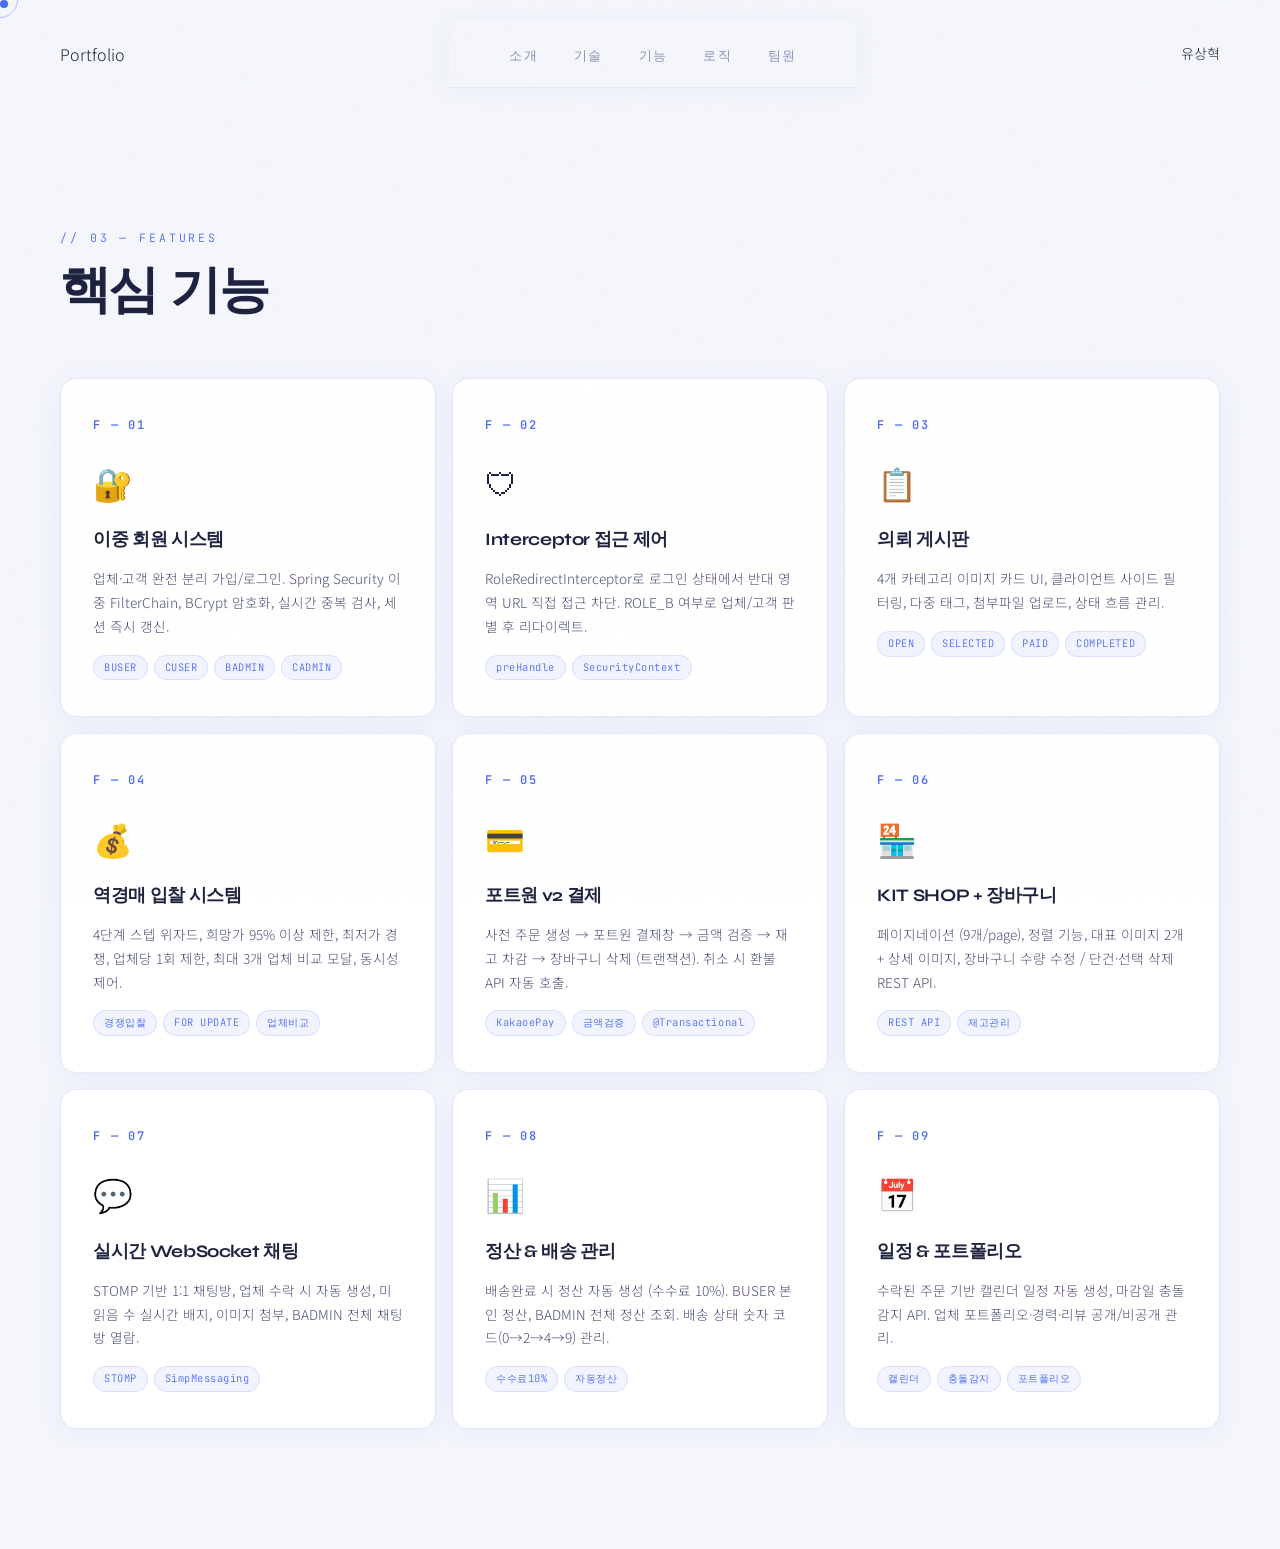
==== features.html @ 0cfbe77f "포트폴리오 초본완성" ====
<!DOCTYPE html>
<html lang="ko">
<head>
<meta charset="UTF-8">
<meta name="viewport" content="width=device-width, initial-scale=1.0">
<title>Nextage — Project Portfolio</title>
<link href="https://fonts.googleapis.com/css2?family=Syne:wght@400;600;700;800&family=Noto+Sans+KR:wght@300;400;500;700&family=JetBrains+Mono:wght@400;600&display=swap" rel="stylesheet">
<link href="css/styles.css" rel="stylesheet" />
</head>
<body>
<div class="cursor" id="cursor"></div>
<div class="cursor-ring" id="cursorRing"></div>

<div id="header"></div>

<section id="features">
  <p class="section-eyebrow reveal">// 03 — Features</p>
  <h2 class="section-title reveal">핵심 기능</h2>
  <div class="features-grid reveal">
    <div class="feature-card">
      <div class="feature-num">F — 01</div>
      <div class="feature-icon">🔐</div>
      <div class="feature-title">이중 회원 시스템</div>
      <div class="feature-desc">업체·고객 완전 분리 가입/로그인. Spring Security 이중 FilterChain, BCrypt 암호화, 실시간 중복 검사, 세션 즉시 갱신.</div>
      <div class="feature-tags">
        <span class="feature-tag">BUSER</span>
        <span class="feature-tag">CUSER</span>
        <span class="feature-tag">BADMIN</span>
        <span class="feature-tag">CADMIN</span>
      </div>
    </div>
    <div class="feature-card">
      <div class="feature-num">F — 02</div>
      <div class="feature-icon">🛡</div>
      <div class="feature-title">Interceptor 접근 제어</div>
      <div class="feature-desc">RoleRedirectInterceptor로 로그인 상태에서 반대 영역 URL 직접 접근 차단. ROLE_B 여부로 업체/고객 판별 후 리다이렉트.</div>
      <div class="feature-tags">
        <span class="feature-tag">preHandle</span>
        <span class="feature-tag">SecurityContext</span>
      </div>
    </div>
    <div class="feature-card">
      <div class="feature-num">F — 03</div>
      <div class="feature-icon">📋</div>
      <div class="feature-title">의뢰 게시판</div>
      <div class="feature-desc">4개 카테고리 이미지 카드 UI, 클라이언트 사이드 필터링, 다중 태그, 첨부파일 업로드, 상태 흐름 관리.</div>
      <div class="feature-tags">
        <span class="feature-tag">OPEN</span>
        <span class="feature-tag">SELECTED</span>
        <span class="feature-tag">PAID</span>
        <span class="feature-tag">COMPLETED</span>
      </div>
    </div>
    <div class="feature-card">
      <div class="feature-num">F — 04</div>
      <div class="feature-icon">💰</div>
      <div class="feature-title">역경매 입찰 시스템</div>
      <div class="feature-desc">4단계 스텝 위자드, 희망가 95% 이상 제한, 최저가 경쟁, 업체당 1회 제한, 최대 3개 업체 비교 모달, 동시성 제어.</div>
      <div class="feature-tags">
        <span class="feature-tag">경쟁입찰</span>
        <span class="feature-tag">FOR UPDATE</span>
        <span class="feature-tag">업체비교</span>
      </div>
    </div>
    <div class="feature-card">
      <div class="feature-num">F — 05</div>
      <div class="feature-icon">💳</div>
      <div class="feature-title">포트원 v2 결제</div>
      <div class="feature-desc">사전 주문 생성 → 포트원 결제창 → 금액 검증 → 재고 차감 → 장바구니 삭제 (트랜잭션). 취소 시 환불 API 자동 호출.</div>
      <div class="feature-tags">
        <span class="feature-tag">KakaoePay</span>
        <span class="feature-tag">금액검증</span>
        <span class="feature-tag">@Transactional</span>
      </div>
    </div>
    <div class="feature-card">
      <div class="feature-num">F — 06</div>
      <div class="feature-icon">🏪</div>
      <div class="feature-title">KIT SHOP + 장바구니</div>
      <div class="feature-desc">페이지네이션 (9개/page), 정렬 기능, 대표 이미지 2개 + 상세 이미지, 장바구니 수량 수정 / 단건·선택 삭제 REST API.</div>
      <div class="feature-tags">
        <span class="feature-tag">REST API</span>
        <span class="feature-tag">재고관리</span>
      </div>
    </div>
    <div class="feature-card">
      <div class="feature-num">F — 07</div>
      <div class="feature-icon">💬</div>
      <div class="feature-title">실시간 WebSocket 채팅</div>
      <div class="feature-desc">STOMP 기반 1:1 채팅방, 업체 수락 시 자동 생성, 미읽음 수 실시간 배지, 이미지 첨부, BADMIN 전체 채팅방 열람.</div>
      <div class="feature-tags">
        <span class="feature-tag">STOMP</span>
        <span class="feature-tag">SimpMessaging</span>
      </div>
    </div>
    <div class="feature-card">
      <div class="feature-num">F — 08</div>
      <div class="feature-icon">📊</div>
      <div class="feature-title">정산 & 배송 관리</div>
      <div class="feature-desc">배송완료 시 정산 자동 생성 (수수료 10%). BUSER 본인 정산, BADMIN 전체 정산 조회. 배송 상태 숫자 코드(0→2→4→9) 관리.</div>
      <div class="feature-tags">
        <span class="feature-tag">수수료10%</span>
        <span class="feature-tag">자동정산</span>
      </div>
    </div>
    <div class="feature-card">
      <div class="feature-num">F — 09</div>
      <div class="feature-icon">📅</div>
      <div class="feature-title">일정 & 포트폴리오</div>
      <div class="feature-desc">수락된 주문 기반 캘린더 일정 자동 생성, 마감일 충돌 감지 API. 업체 포트폴리오·경력·리뷰 공개/비공개 관리.</div>
      <div class="feature-tags">
        <span class="feature-tag">캘린더</span>
        <span class="feature-tag">충돌감지</span>
        <span class="feature-tag">포트폴리오</span>
      </div>
    </div>
  </div>
</section>

<script src="js/scripts.js"></script>
</body>
</html>
---- css/styles.css ----
:root {
  --black: #1a1a2e;
  --white: #1e1e2e;
  --bg: #f4f6fb;
  --bg2: #eef1f8;
  --accent: #4f6ef2;
  --accent2: #7b8ff5;
  --accent-light: rgba(79,110,242,0.1);
  --text: #1e2340;
  --text2: #4a5075;
  --muted: #8b92b8;
  --card: #ffffff;
  --card2: #f8f9ff;
  --border: rgba(79,110,242,0.15);
  --border2: #e4e8f5;
  --tag-bg: rgba(79,110,242,0.08);
  --shadow: 0 4px 24px rgba(79,110,242,0.08);
  --shadow-lg: 0 12px 48px rgba(79,110,242,0.12);
}

*, *::before, *::after { box-sizing: border-box; margin: 0; padding: 0; }

html { 
  scroll-behavior: smooth; 
  overflow-y: scroll;
}

body {
  background: var(--bg);
  color: var(--text);
  font-family: 'Noto Sans KR', sans-serif;
  font-weight: 300;
  line-height: 1.7;
  overflow-x: hidden;
  cursor: none;
}

/* ── 커스텀 커서 ── */
.cursor {
  position: fixed;
  width: 8px; height: 8px;
  background: var(--accent);
  border-radius: 50%;
  pointer-events: none;
  z-index: 9999;
  transition: transform 0.1s;
  mix-blend-mode: multiply;
}
.cursor-ring {
  position: fixed;
  width: 36px; height: 36px;
  border: 1px solid rgba(79,110,242,0.4);
  border-radius: 50%;
  pointer-events: none;
  z-index: 9998;
  transition: transform 0.3s cubic-bezier(0.23,1,0.32,1), width 0.3s, height 0.3s, border-color 0.3s;
}

/* ── 노이즈 오버레이 ── */
body::before {
  content: '';
  position: fixed;
  inset: 0;
  background-image: url("data:image/svg+xml,%3Csvg viewBox='0 0 256 256' xmlns='http://www.w3.org/2000/svg'%3E%3Cfilter id='n'%3E%3CfeTurbulence type='fractalNoise' baseFrequency='0.9' numOctaves='4' stitchTiles='stitch'/%3E%3C/filter%3E%3Crect width='100%25' height='100%25' filter='url(%23n)' opacity='0.02'/%3E%3C/svg%3E");
  pointer-events: none;
  z-index: 9997;
  opacity: 0.2;
}

/* ── 네비 ── */
nav {
  top: 0; left: 0; right: 0;
  z-index: 100;
  display: flex;
  align-items: center;
  justify-content: space-between;
  padding: 20px 60px;
  backdrop-filter: blur(20px);
  background: rgba(244,246,251,0.85);
  border-bottom: 1px solid var(--border2);
  box-shadow: 0 2px 20px rgba(79,110,242,0.06);
}

.header {
  padding: 20px 60px;
  display: flex;
  align-items: center;
  justify-content: space-between;
  width: 100%;
}

.nav-links {
  display: flex;
  gap: 20px;
  list-style: none;
}


.header-right {
  font-size: 14px;
}




.nav-links {
  display: flex;
  gap: 36px;
  list-style: none;
}
.nav-links a {
  color: var(--muted);
  text-decoration: none;
  font-size: 0.82rem;
  letter-spacing: 0.1em;
  text-transform: uppercase;
  transition: color 0.2s;
  font-family: 'JetBrains Mono', monospace;
}
.nav-links a:hover { color: var(--accent); }

/* ── 프로필 섹션 ── */
.profile-section {
  display: flex;
  justify-content: center;
  align-items: center;
  padding: 120px 0;
}

/* 박스 */
.profile-box {
  display: flex;
  flex-direction: column;
  align-items: center;
  gap: 24px;

  background: var(--card);
  border: 1px solid var(--border2);
  border-radius: 20px;
  padding: 40px 60px;

  box-shadow: var(--shadow);
}

/* 이미지 (200x200) */
.profile-image {
  width: 200px;
  height: 200px;
  border-radius: 50%;

  background: var(--accent-light);
  border: 2px solid var(--border);

  /* 테스트용 */
  display: flex;
  justify-content: center;
  align-items: center;
  color: var(--accent);
  font-size: 0.8rem;

  /* 
  사진넣을예정
   background: url('../img/profile.jpg') center/cover no-repeat;
  */
}

/* 텍스트 */
.profile-text {
  text-align: center;
}

.profile-text h2 {
  font-family: 'Syne', sans-serif;
  font-size: 1.8rem;
  margin-bottom: 8px;
}

.profile-text p {
  color: var(--text2);
  font-size: 1.2rem;
}

/* ── 히어로 ── */
.hero {
  min-height: 100vh;
  display: flex;
  flex-direction: column;
  justify-content: flex-end;
  padding: 0 60px 80px;
  position: relative;
  overflow: hidden;
  background: linear-gradient(135deg, #eef1fb 0%, #f4f6ff 40%, #eff3ff 100%);
}

.hero-bg {
  position: absolute;
  inset: 0;
  background:
    radial-gradient(ellipse 70% 60% at 75% 25%, rgba(79,110,242,0.10) 0%, transparent 60%),
    radial-gradient(ellipse 40% 40% at 15% 80%, rgba(123,143,245,0.07) 0%, transparent 50%),
    radial-gradient(ellipse 30% 30% at 50% 50%, rgba(79,110,242,0.04) 0%, transparent 60%);
}

.hero-line {
  position: absolute;
  top: 0; bottom: 0;
  left: 50%;
  width: 1px;
  background: linear-gradient(to bottom, transparent, rgba(79,110,242,0.15) 30%, rgba(79,110,242,0.15) 70%, transparent);
  opacity: 0.6;
}

.hero-tag {
  font-family: 'JetBrains Mono', monospace;
  font-size: 0.75rem;
  color: var(--accent);
  letter-spacing: 0.2em;
  text-transform: uppercase;
  margin-bottom: 24px;
  opacity: 0;
  animation: fadeUp 0.8s 0.2s forwards;
}

.hero-title {
  font-family: 'Syne', sans-serif;
  font-size: clamp(4rem, 10vw, 9rem);
  font-weight: 800;
  line-height: 0.9;
  letter-spacing: -0.06em;
  color: var(--text);
  opacity: 0;
  animation: fadeUp 0.9s 0.4s forwards;
}
.hero-title .outline {
  -webkit-text-stroke: 2px rgba(79,110,242,0.25);
  color: transparent;
}
.hero-title .gold { color: var(--accent); }

.hero-sub {
  margin-top: 32px;
  max-width: 520px;
  color: var(--text2);
  font-size: 1rem;
  opacity: 0;
  animation: fadeUp 0.9s 0.6s forwards;
}

.hero-meta {
  display: flex;
  gap: 40px;
  margin-top: 48px;
  opacity: 0;
  animation: fadeUp 0.9s 0.8s forwards;
}
.hero-meta-item { text-align: left; }
.hero-meta-num {
  font-family: 'Syne', sans-serif;
  font-size: 2rem;
  font-weight: 700;
  color: var(--accent);
  line-height: 1;
}
.hero-meta-label {
  font-size: 0.72rem;
  color: var(--muted);
  letter-spacing: 0.1em;
  text-transform: uppercase;
  margin-top: 4px;
  font-family: 'JetBrains Mono', monospace;
}

.hero-scroll {
  position: absolute;
  right: 60px;
  bottom: 80px;
  display: flex;
  flex-direction: column;
  align-items: center;
  gap: 12px;
  opacity: 0;
  animation: fadeUp 1s 1.2s forwards;
}
.hero-scroll span {
  font-family: 'JetBrains Mono', monospace;
  font-size: 0.65rem;
  letter-spacing: 0.2em;
  color: var(--muted);
  writing-mode: vertical-rl;
}
.scroll-line {
  width: 1px;
  height: 80px;
  background: linear-gradient(to bottom, var(--accent), transparent);
  animation: scrollLine 2s ease-in-out infinite;
}
@keyframes scrollLine {
  0%, 100% { transform: scaleY(1); opacity: 1; }
  50% { transform: scaleY(0.4); opacity: 0.3; }
}

/* ── 섹션 공통 ── */
section { padding: 120px 60px; }

.section-eyebrow {
  font-family: 'JetBrains Mono', monospace;
  font-size: 0.72rem;
  color: var(--accent);
  letter-spacing: 0.25em;
  text-transform: uppercase;
  margin-bottom: 16px;
}
.section-title {
  font-family: 'Syne', sans-serif;
  font-size: clamp(2.2rem, 4vw, 3.5rem);
  font-weight: 800;
  letter-spacing: -0.05em;
  line-height: 1.05;
  margin-bottom: 60px;
  color: var(--text);
}

/* ── 프로젝트 소개 ── */
.intro-grid {
  display: grid;
  grid-template-columns: 1fr 1fr;
  gap: 80px;
  align-items: start;
}
.intro-text { color: var(--text2); font-size: 1.05rem; line-height: 1.9; }
.intro-text strong { color: var(--text); font-weight: 600; }

.intro-cards {
  display: flex;
  flex-direction: column;
  gap: 16px;
}
.intro-card {
  background: var(--card);
  border: 1px solid var(--border2);
  border-radius: 14px;
  padding: 24px 28px;
  display: flex;
  align-items: flex-start;
  gap: 20px;
  transition: border-color 0.3s, transform 0.3s, box-shadow 0.3s;
  box-shadow: var(--shadow);
}
.intro-card:hover {
  border-color: var(--accent);
  transform: translateX(6px);
  box-shadow: var(--shadow-lg);
}
.intro-card-icon {
  font-size: 1.6rem;
  flex-shrink: 0;
  margin-top: 2px;
}
.intro-card-title {
  font-family: 'Syne', sans-serif;
  font-size: 1rem;
  font-weight: 700;
  margin-bottom: 4px;
  color: var(--text);
}
.intro-card-desc { font-size: 0.85rem; color: var(--muted); }

/* ── 기술 스택 ── */
.tech-section { background: var(--bg2); border-top: 1px solid var(--border2); border-bottom: 1px solid var(--border2); }

.tech-grid {
  display: grid;
  grid-template-columns: repeat(4, 1fr);
  gap: 24px;
}
.tech-group { }
.tech-group-label {
  font-family: 'JetBrains Mono', monospace;
  font-size: 0.68rem;
  color: var(--accent);
  letter-spacing: 0.2em;
  text-transform: uppercase;
  margin-bottom: 16px;
  padding-bottom: 12px;
  border-bottom: 1px solid var(--border2);
}
.tech-item {
  display: flex;
  align-items: center;
  gap: 10px;
  padding: 10px 0;
  border-bottom: 1px solid var(--border2);
  font-size: 0.9rem;
  color: var(--text2);
  transition: color 0.2s;
}
.tech-item:hover { color: var(--accent); }
.tech-dot {
  width: 6px; height: 6px;
  background: var(--accent);
  border-radius: 50%;
  flex-shrink: 0;
}

/* ── 핵심 기능 ── */
.features-grid {
  display: grid;
  grid-template-columns: repeat(3, 1fr);
  gap: 16px;
}
.feature-card {
  background: var(--card);
  border: 1px solid var(--border2);
  border-radius: 16px;
  padding: 36px 32px;
  position: relative;
  transition: box-shadow 0.3s, transform 0.3s, border-color 0.3s;
  overflow: hidden;
  box-shadow: var(--shadow);
}
.feature-card::before {
  content: '';
  position: absolute;
  top: 0; left: 0;
  width: 100%; height: 3px;
  background: linear-gradient(to right, var(--accent), var(--accent2));
  transform: scaleX(0);
  transform-origin: left;
  transition: transform 0.4s cubic-bezier(0.23,1,0.32,1);
}
.feature-card:hover { box-shadow: var(--shadow-lg); transform: translateY(-4px); border-color: var(--accent); }
.feature-card:hover::before { transform: scaleX(1); }

.feature-num {
  font-size: 0.75rem;
  color: var(--accent);
  font-weight: 600;
  letter-spacing: 0.15em;
  margin-bottom: 20px;
  font-family: 'JetBrains Mono', monospace;
}
.feature-icon { font-size: 2rem; margin-bottom: 16px; }
.feature-title {
  font-family: 'Syne', sans-serif;
  font-size: 1.1rem;
  font-weight: 700;
  margin-bottom: 12px;
  letter-spacing: -0.02em;
  color: var(--text);
}
.feature-desc { font-size: 0.85rem; color: var(--text2); line-height: 1.75; }

.feature-tags {
  display: flex;
  flex-wrap: wrap;
  gap: 6px;
  margin-top: 16px;
}
.feature-tag {
  background: var(--tag-bg);
  border: 1px solid var(--border);
  color: var(--accent);
  font-family: 'JetBrains Mono', monospace;
  font-size: 0.65rem;
  padding: 3px 10px;
  border-radius: 99px;
  letter-spacing: 0.05em;
}

/* ── 아키텍처 ── */
.arch-section { }
.arch-flow {
  display: grid;
  grid-template-columns: 1fr auto 1fr auto 1fr auto 1fr;
  align-items: center;
  gap: 0;
  margin-bottom: 60px;
  background: var(--card);
  border: 1px solid var(--border2);
  border-radius: 20px;
  padding: 40px;
  overflow-x: auto;
  box-shadow: var(--shadow);
}
.arch-box {
  text-align: center;
  padding: 20px;
  min-width: 120px;
}
.arch-box-icon { font-size: 2rem; margin-bottom: 8px; }
.arch-box-title {
  font-family: 'Syne', sans-serif;
  font-size: 0.9rem;
  font-weight: 700;
  color: var(--text);
  margin-bottom: 4px;
}
.arch-box-sub { font-size: 0.72rem; color: var(--muted); font-family: 'JetBrains Mono', monospace; }
.arch-arrow {
  color: var(--accent);
  font-size: 1.5rem;
  padding: 0 8px;
  flex-shrink: 0;
}

.arch-roles {
  display: grid;
  grid-template-columns: repeat(4, 1fr);
  gap: 16px;
}
.role-card {
  background: var(--card);
  border: 1px solid var(--border2);
  border-radius: 14px;
  padding: 28px 24px;
  position: relative;
  overflow: hidden;
  transition: transform 0.3s, border-color 0.3s, box-shadow 0.3s;
  box-shadow: var(--shadow);
}
.role-card:hover { transform: translateY(-4px); border-color: var(--accent); box-shadow: var(--shadow-lg); }
.role-card::after {
  content: '';
  position: absolute;
  bottom: 0; left: 0; right: 0;
  height: 3px;
  background: linear-gradient(to right, var(--accent), var(--accent2));
}
.role-badge {
  display: inline-block;
  background: var(--tag-bg);
  border: 1px solid var(--border);
  color: var(--accent);
  font-family: 'JetBrains Mono', monospace;
  font-size: 0.7rem;
  padding: 4px 12px;
  border-radius: 99px;
  margin-bottom: 16px;
  letter-spacing: 0.1em;
}
.role-title {
  font-family: 'Syne', sans-serif;
  font-size: 1rem;
  font-weight: 700;
  margin-bottom: 12px;
  color: var(--text);
}
.role-list {
  list-style: none;
  display: flex;
  flex-direction: column;
  gap: 6px;
}
.role-list li {
  font-size: 0.8rem;
  color: var(--text2);
  padding-left: 14px;
  position: relative;
}
.role-list li::before {
  content: '—';
  position: absolute;
  left: 0;
  color: var(--accent);
  font-size: 0.7rem;
}

/* ── 주요 로직 ── */
.logic-section { background: var(--bg2); border-top: 1px solid var(--border2); border-bottom: 1px solid var(--border2); }

.logic-tabs {
  display: flex;
  gap: 2px;
  margin-bottom: 40px;
  background: var(--border2);
  border-radius: 10px;
  padding: 4px;
  width: fit-content;
}
.logic-tab {
  padding: 10px 24px;
  border-radius: 8px;
  border: none;
  background: transparent;
  color: var(--muted);
  font-family: 'JetBrains Mono', monospace;
  font-size: 0.78rem;
  letter-spacing: 0.08em;
  cursor: none;
  transition: all 0.2s;
}
.logic-tab.active {
  background: var(--accent);
  color: #fff;
  font-weight: 600;
}

.logic-content { display: none; }
.logic-content.active { display: block; }

.logic-flow {
  display: flex;
  flex-direction: column;
  gap: 0;
  position: relative;
  padding-left: 40px;
}
.logic-flow::before {
  content: '';
  position: absolute;
  left: 11px;
  top: 16px;
  bottom: 16px;
  width: 2px;
  background: linear-gradient(to bottom, var(--accent), rgba(79,110,242,0.1));
}
.logic-step {
  display: flex;
  align-items: flex-start;
  gap: 20px;
  padding: 20px 0;
  position: relative;
}
.logic-step-dot {
  position: absolute;
  left: -33px;
  top: 24px;
  width: 12px;
  height: 12px;
  background: var(--accent);
  border-radius: 50%;
  border: 2px solid var(--bg2);
  flex-shrink: 0;
}
.logic-step-num {
  font-family: 'JetBrains Mono', monospace;
  font-size: 0.7rem;
  color: var(--accent);
  letter-spacing: 0.1em;
  flex-shrink: 0;
  margin-top: 2px;
  min-width: 32px;
}
.logic-step-body { }
.logic-step-title {
  font-family: 'Syne', sans-serif;
  font-size: 1rem;
  font-weight: 700;
  margin-bottom: 4px;
  color: var(--text);
}
.logic-step-desc { font-size: 0.85rem; color: var(--text2); line-height: 1.7; }

/* ── 팀 ── */
.team-grid {
  display: grid;
  grid-template-columns: repeat(3, 1fr);
  gap: 20px;
}
.team-card {
  background: var(--card);
  border: 1px solid var(--border2);
  border-radius: 16px;
  padding: 32px 28px;
  transition: transform 0.3s, border-color 0.3s, box-shadow 0.3s;
  position: relative;
  overflow: hidden;
  box-shadow: var(--shadow);
}
.team-card:hover { transform: translateY(-6px); border-color: var(--accent); box-shadow: var(--shadow-lg); }
.team-card::before {
  content: '';
  position: absolute;
  top: -60px; right: -60px;
  width: 120px; height: 120px;
  background: radial-gradient(circle, rgba(79,110,242,0.06), transparent 70%);
}
.team-github {
  font-family: 'JetBrains Mono', monospace;
  font-size: 0.78rem;
  color: var(--accent);
  letter-spacing: 0.08em;
  margin-bottom: 8px;
}
.team-role-badge {
  display: inline-block;
  background: var(--tag-bg);
  border: 1px solid var(--border);
  color: var(--muted);
  font-size: 0.68rem;
  padding: 2px 10px;
  border-radius: 99px;
  margin-bottom: 16px;
  font-family: 'JetBrains Mono', monospace;
  letter-spacing: 0.05em;
}
.team-features {
  display: flex;
  flex-wrap: wrap;
  gap: 6px;
}
.team-feature-tag {
  background: rgba(245,243,238,0.04);
  border: 1px solid rgba(255,255,255,0.06);
  color: rgba(245,243,238,0.6);
  font-size: 0.72rem;
  padding: 4px 10px;
  border-radius: 6px;
  color: var(--text2);
}

/* ── DB 구조 ── */
.db-grid {
  display: grid;
  grid-template-columns: repeat(4, 1fr);
  gap: 12px;
}
.db-card {
  background: var(--card);
  border: 1px solid var(--border2);
  border-radius: 12px;
  padding: 20px;
  transition: border-color 0.3s, box-shadow 0.3s;
  box-shadow: var(--shadow);
}
.db-card:hover { border-color: var(--accent); box-shadow: var(--shadow-lg); }
.db-table-name {
  font-family: 'JetBrains Mono', monospace;
  font-size: 0.8rem;
  color: var(--accent);
  font-weight: 600;
  margin-bottom: 10px;
  padding-bottom: 8px;
  border-bottom: 1px solid var(--border2);
}
.db-fields {
  display: flex;
  flex-direction: column;
  gap: 4px;
}
.db-field {
  font-family: 'JetBrains Mono', monospace;
  font-size: 0.68rem;
  color: var(--muted);
  padding: 2px 0;
}
.db-field.pk { color: var(--accent); font-weight: 600; }
.db-field.fk { color: var(--accent2); }

/* ── 푸터 ── */
footer {
  padding: 60px;
  border-top: 1px solid var(--border2);
  background: var(--bg2);
  display: flex;
  justify-content: space-between;
  align-items: center;
}
.footer-logo {
  font-family: 'Syne', sans-serif;
  font-size: 1.8rem;
  font-weight: 800;
  letter-spacing: -0.05em;
  color: var(--text);
}
.footer-logo span { color: var(--accent); }
.footer-info {
  text-align: right;
  font-size: 0.8rem;
  color: var(--muted);
  font-family: 'JetBrains Mono', monospace;
  line-height: 1.8;
}

/* ── 애니메이션 ── */
@keyframes fadeUp {
  from { opacity: 0; transform: translateY(30px); }
  to { opacity: 1; transform: translateY(0); }
}

.reveal {
  opacity: 0;
  transform: translateY(40px);
  transition: opacity 0.8s cubic-bezier(0.23,1,0.32,1), transform 0.8s cubic-bezier(0.23,1,0.32,1);
}
.reveal.visible { opacity: 1; transform: none; }

/* ── 반응형 ── */
@media (max-width: 1024px) {
  nav { padding: 20px 30px; }
  section { padding: 80px 30px; }
  .hero { padding: 0 30px 60px; }
  .intro-grid { grid-template-columns: 1fr; }
  .tech-grid { grid-template-columns: repeat(2, 1fr); }
  .features-grid { grid-template-columns: repeat(2, 1fr); }
  .arch-roles { grid-template-columns: repeat(2, 1fr); }
  .team-grid { grid-template-columns: repeat(2, 1fr); }
  .db-grid { grid-template-columns: repeat(2, 1fr); }
  .hero-scroll { display: none; }
}
@media (max-width: 640px) {
  .nav-links { display: none; }
  .features-grid { grid-template-columns: 1fr; }
  .arch-roles { grid-template-columns: 1fr; }
  .team-grid { grid-template-columns: 1fr; }
  .db-grid { grid-template-columns: repeat(2, 1fr); }
  .hero-meta { gap: 24px; }
  footer { flex-direction: column; gap: 24px; text-align: center; }
  .footer-info { text-align: center; }
}
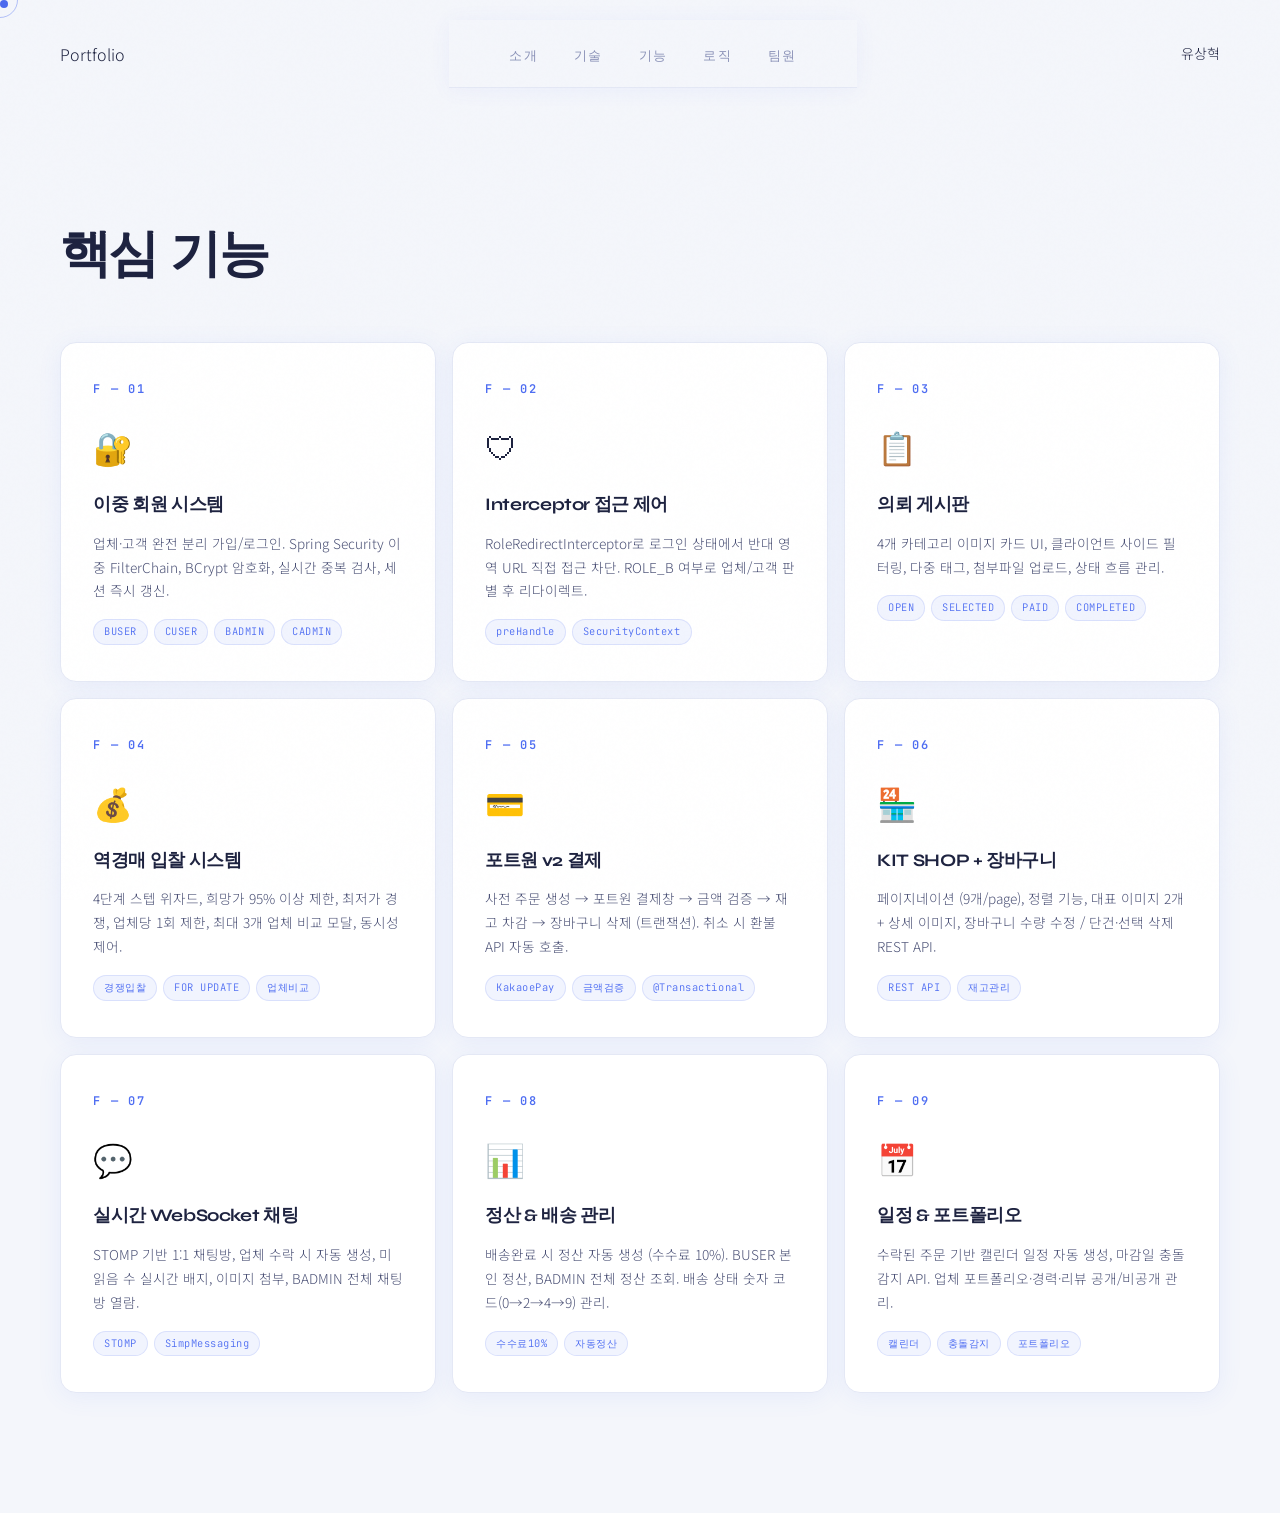
==== commit f3a8bcaa: "오타수정" ====
--- a/features.html
+++ b/features.html
@@ -14,7 +14,6 @@
 <div id="header"></div>
 
 <section id="features">
-  <p class="section-eyebrow reveal">// 03 — Features</p>
   <h2 class="section-title reveal">핵심 기능</h2>
   <div class="features-grid reveal">
     <div class="feature-card">
